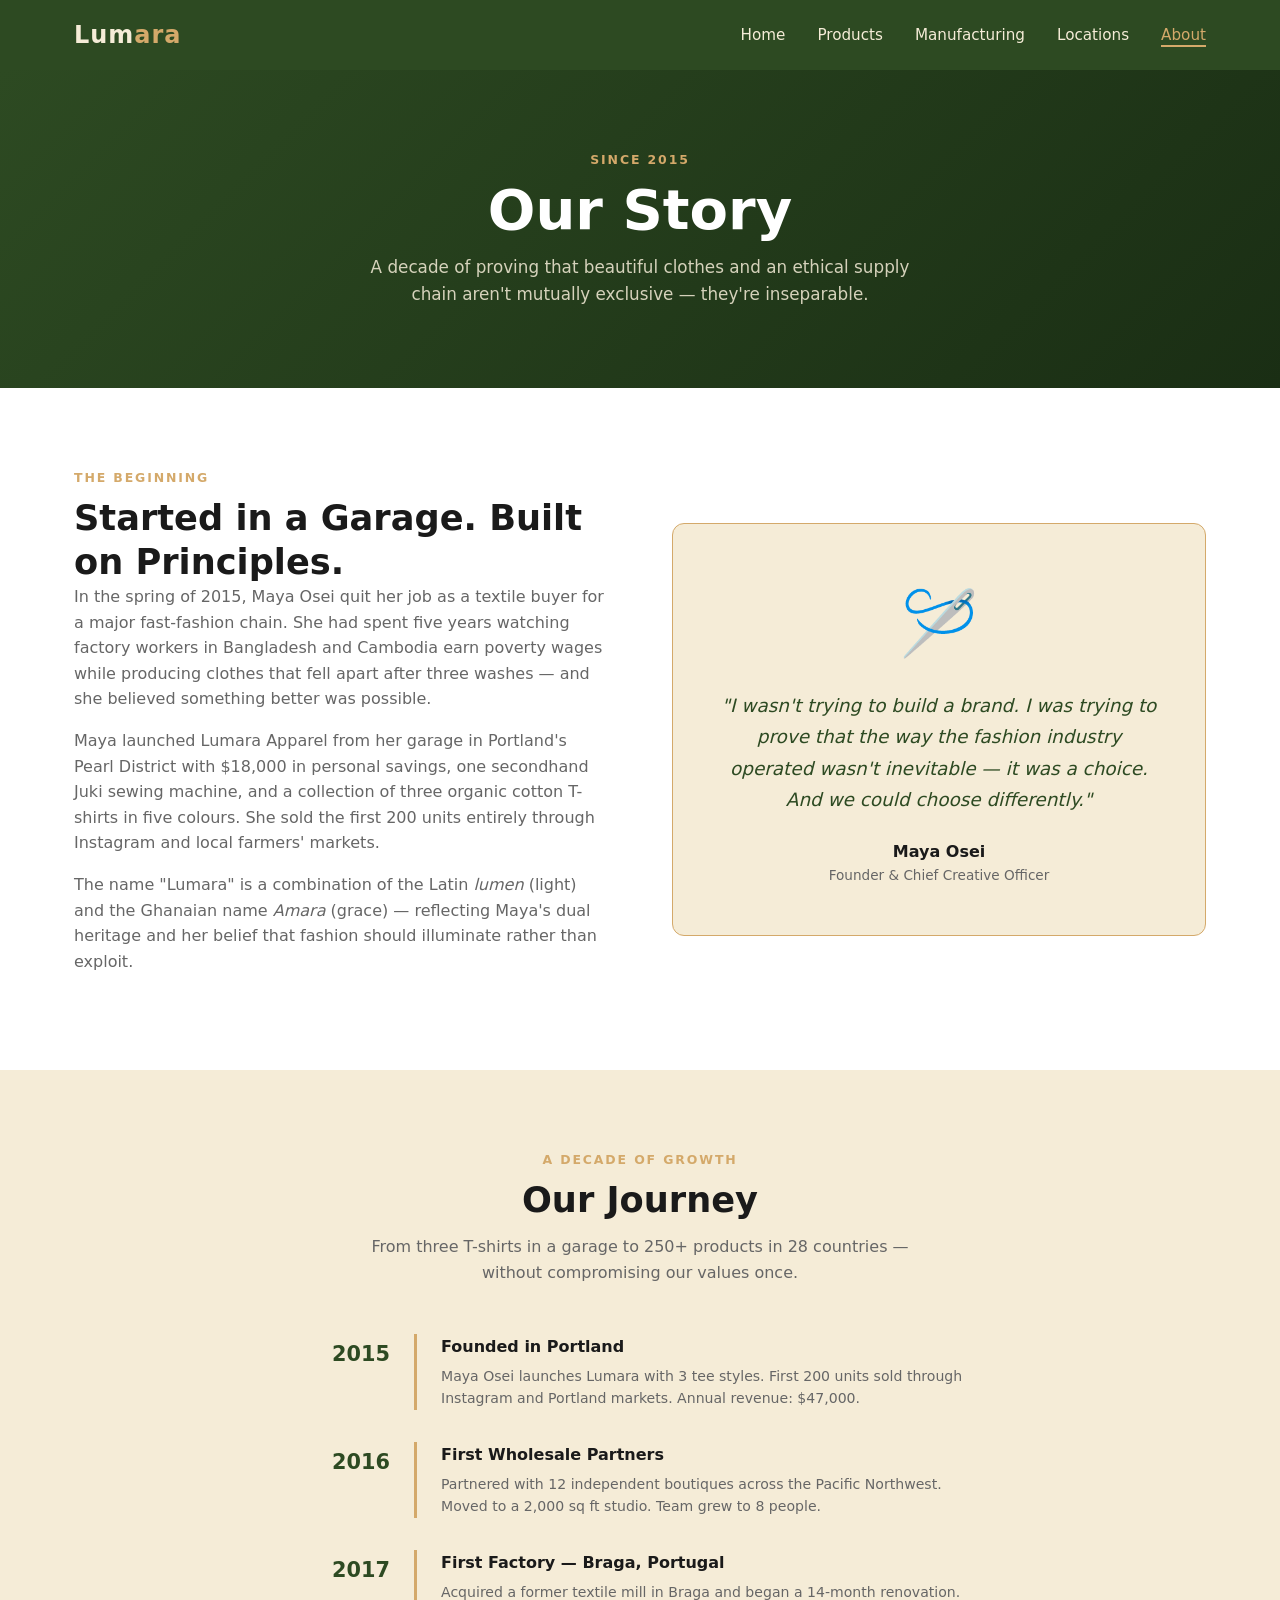
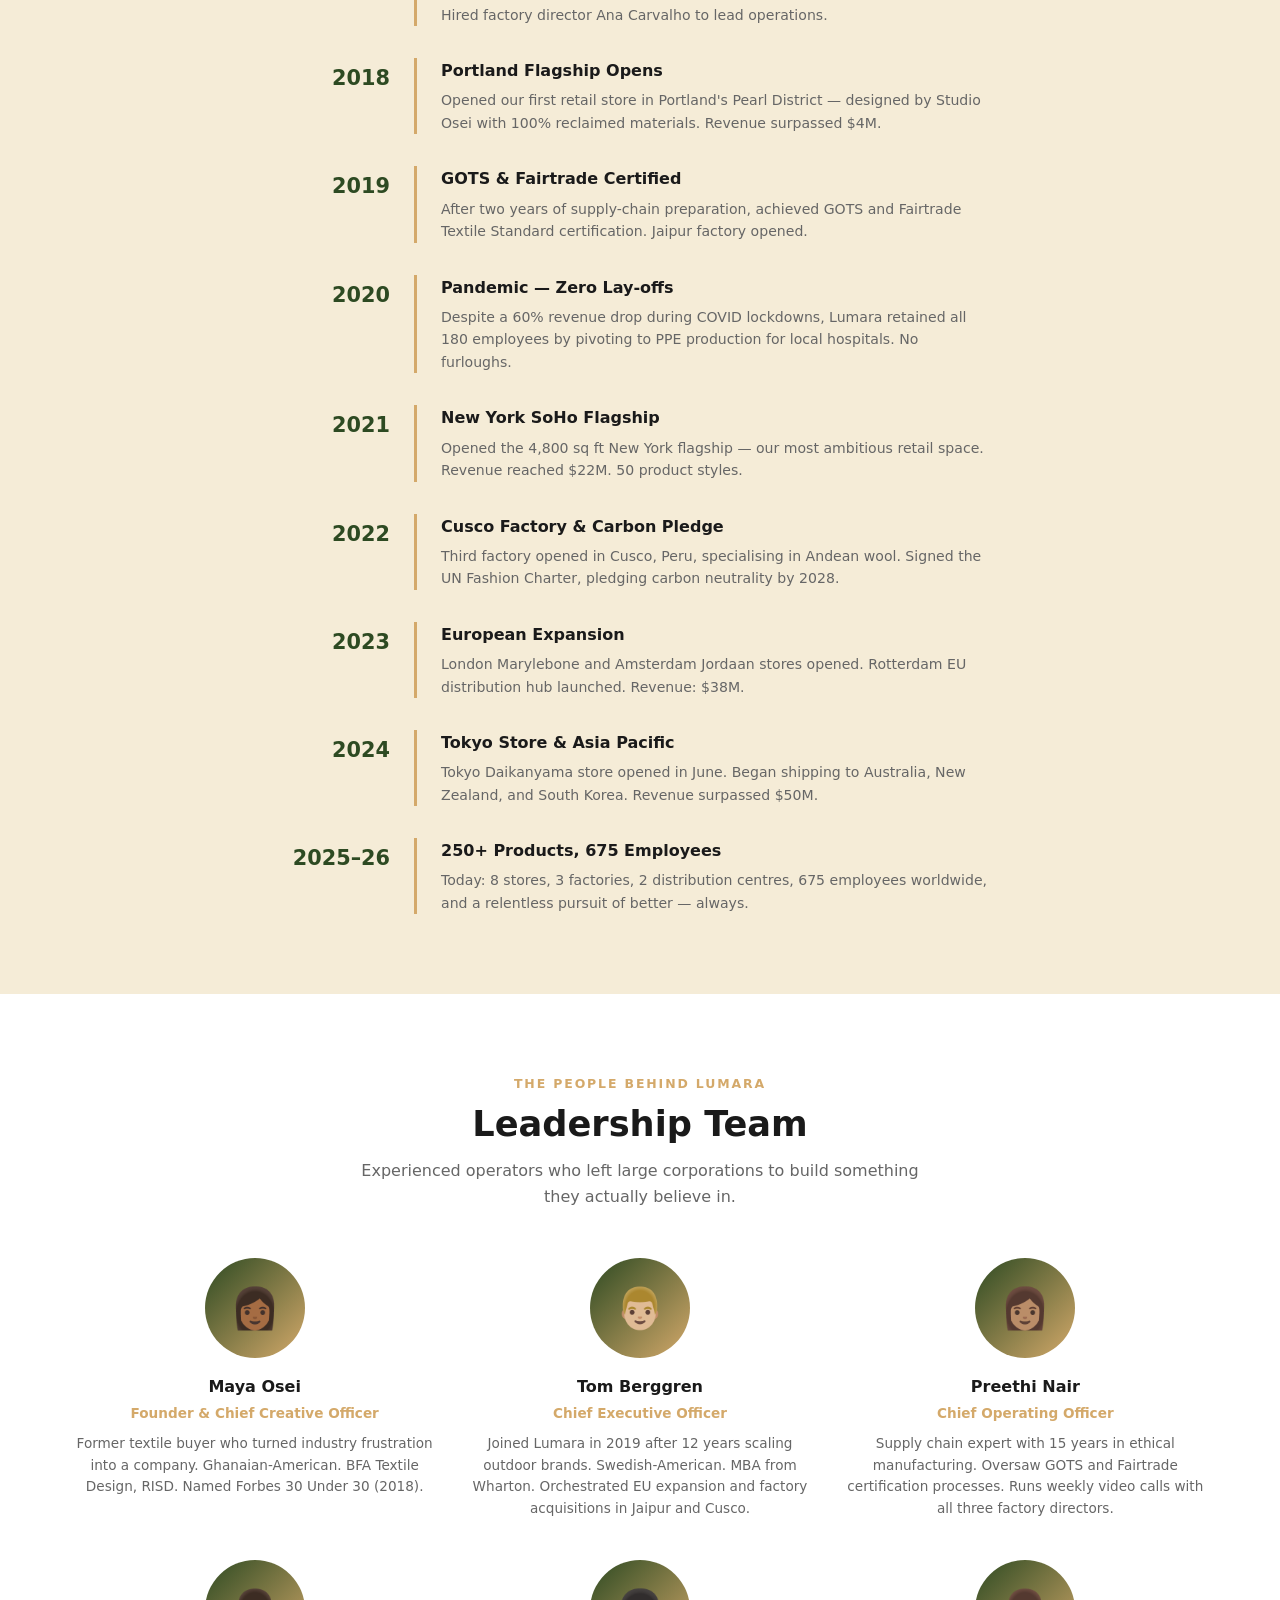
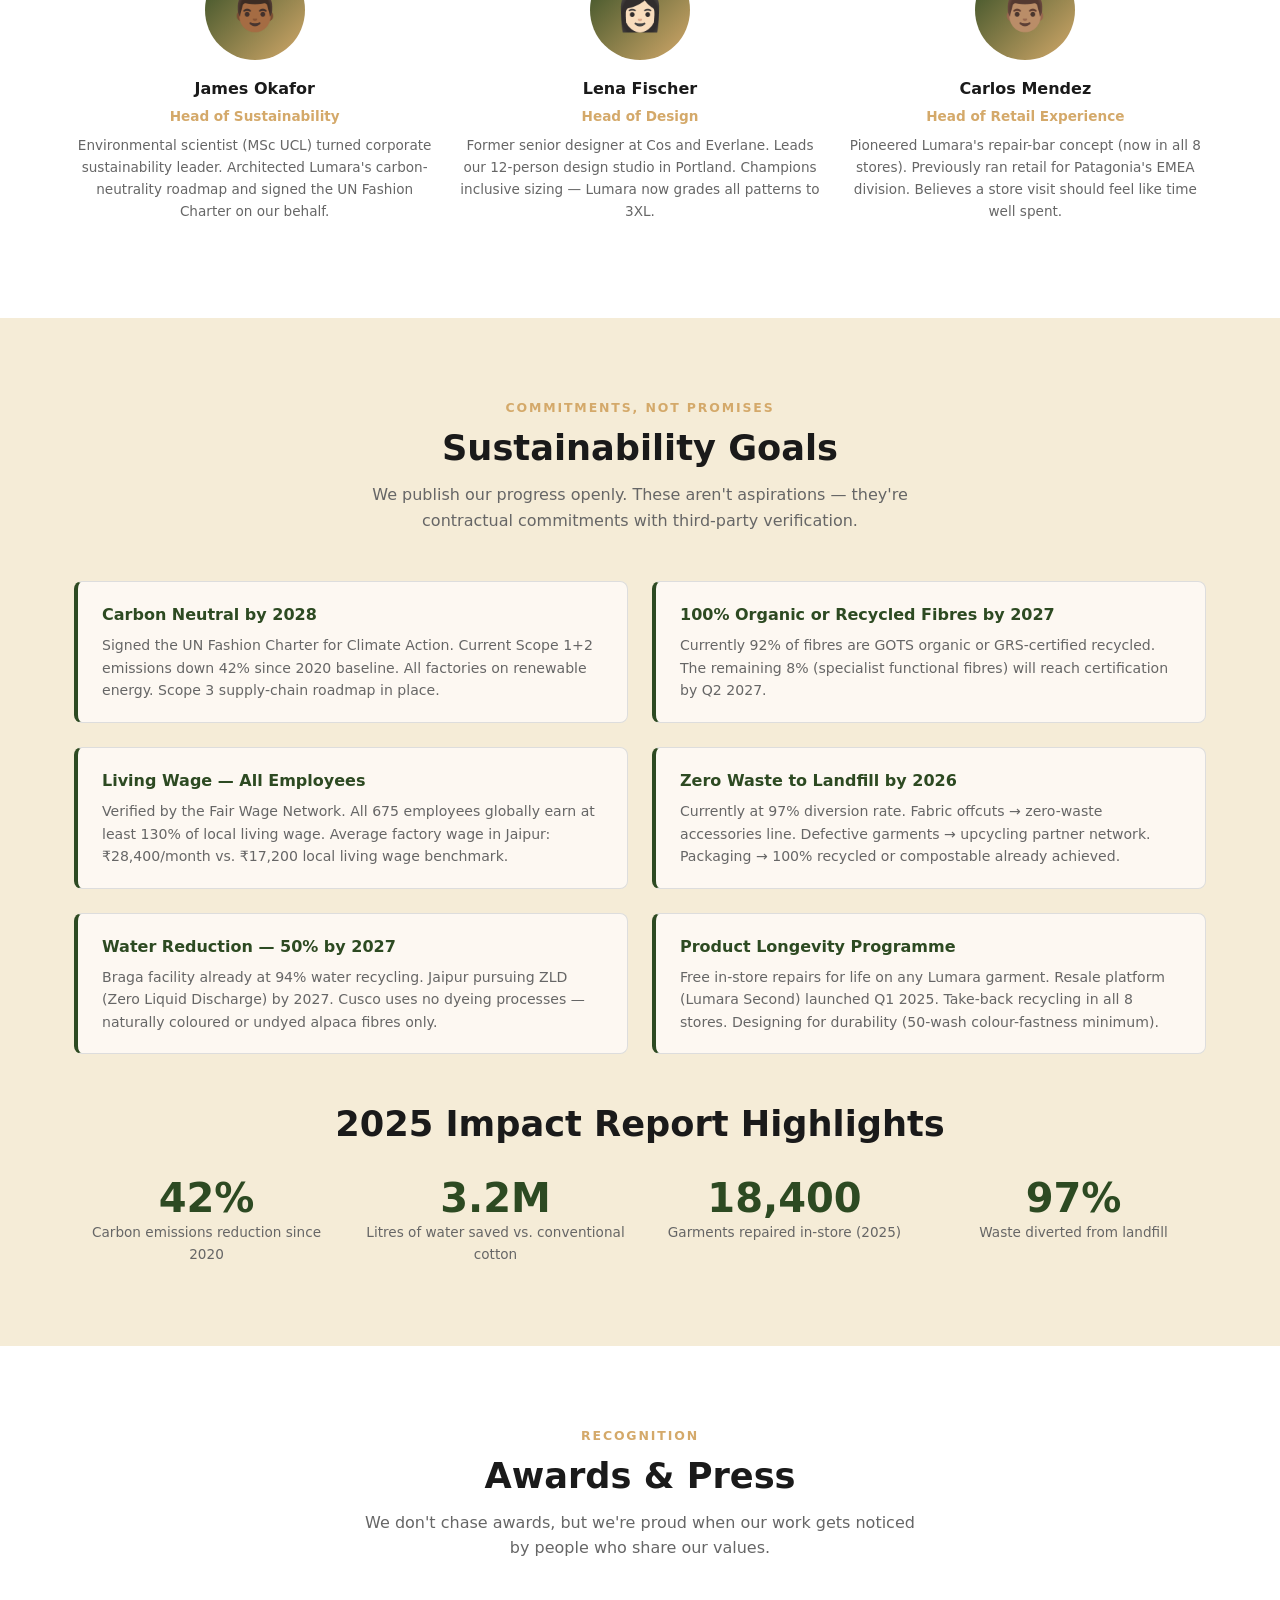
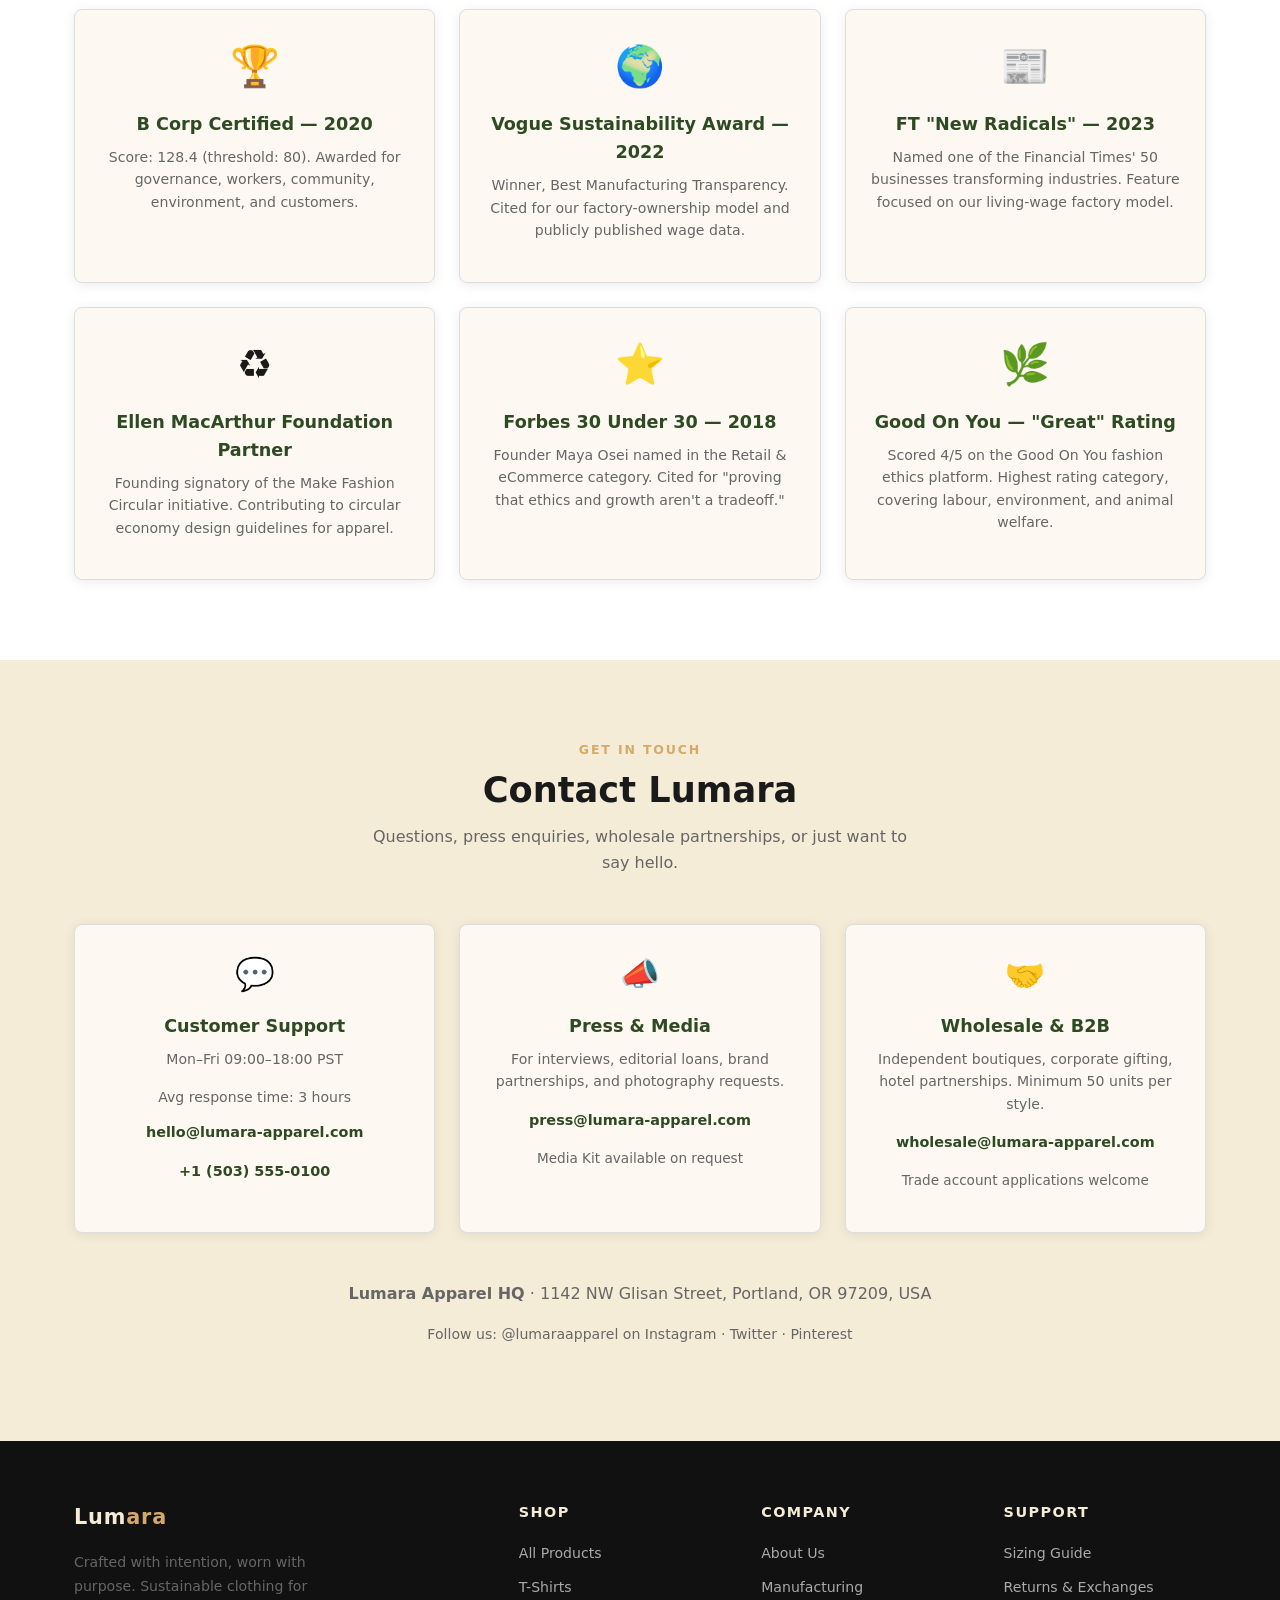
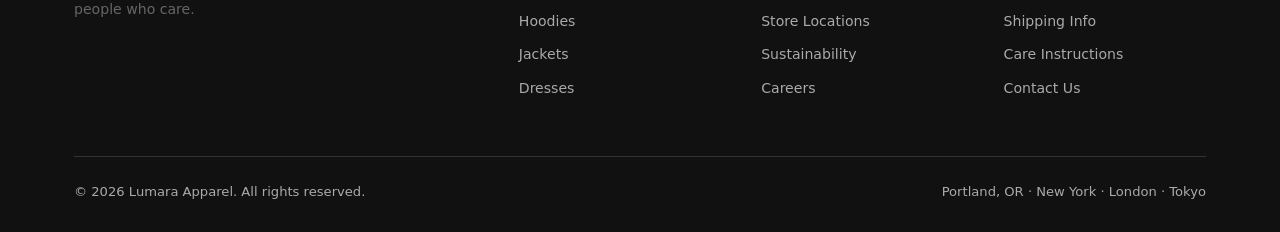
==== about.html @ de0f705f "Add Lumara Apparel 5-page clothing brand website and RAG product data - index.html: home page with h" ====
<!DOCTYPE html>
<html lang="en">
<head>
  <meta charset="UTF-8" />
  <meta name="viewport" content="width=device-width, initial-scale=1.0" />
  <title>About Us — Lumara Apparel</title>
  <meta name="description" content="The story of Lumara Apparel — founded in 2015 by Maya Osei with a mission to make sustainable fashion accessible and beautiful." />
  <link rel="stylesheet" href="css/styles.css" />
</head>
<body>

<!-- NAV -->
<nav>
  <div class="nav-inner">
    <a class="nav-logo" href="index.html">Lum<span>ara</span></a>
    <ul class="nav-links" id="nav-links">
      <li><a href="index.html">Home</a></li>
      <li><a href="products.html">Products</a></li>
      <li><a href="manufacturing.html">Manufacturing</a></li>
      <li><a href="locations.html">Locations</a></li>
      <li><a href="about.html">About</a></li>
    </ul>
    <button class="nav-hamburger" id="hamburger" aria-label="Toggle menu">
      <span></span><span></span><span></span>
    </button>
  </div>
</nav>

<!-- PAGE HERO -->
<div class="page-hero">
  <div class="container">
    <span class="section-label">Since 2015</span>
    <h1>Our Story</h1>
    <p>A decade of proving that beautiful clothes and an ethical supply chain aren't mutually exclusive — they're inseparable.</p>
  </div>
</div>

<!-- FOUNDING STORY -->
<section class="section">
  <div class="container">
    <div class="grid-2" style="align-items:center;gap:4rem;">
      <div>
        <span class="section-label">The Beginning</span>
        <h2>Started in a Garage. Built on Principles.</h2>
        <p>In the spring of 2015, Maya Osei quit her job as a textile buyer for a major fast-fashion chain. She had spent five years watching factory workers in Bangladesh and Cambodia earn poverty wages while producing clothes that fell apart after three washes — and she believed something better was possible.</p>
        <p>Maya launched Lumara Apparel from her garage in Portland's Pearl District with $18,000 in personal savings, one secondhand Juki sewing machine, and a collection of three organic cotton T-shirts in five colours. She sold the first 200 units entirely through Instagram and local farmers' markets.</p>
        <p>The name "Lumara" is a combination of the Latin <em>lumen</em> (light) and the Ghanaian name <em>Amara</em> (grace) — reflecting Maya's dual heritage and her belief that fashion should illuminate rather than exploit.</p>
      </div>
      <div style="background:var(--cream);border-radius:12px;padding:3rem;border:1px solid var(--tan);text-align:center;">
        <div style="font-size:4rem;margin-bottom:1rem;">🪡</div>
        <blockquote style="font-size:1.15rem;line-height:1.7;color:var(--green);font-style:italic;margin-bottom:1.5rem;">"I wasn't trying to build a brand. I was trying to prove that the way the fashion industry operated wasn't inevitable — it was a choice. And we could choose differently."</blockquote>
        <div style="font-weight:700;color:var(--text);">Maya Osei</div>
        <div style="font-size:0.85rem;color:var(--muted);">Founder & Chief Creative Officer</div>
      </div>
    </div>
  </div>
</section>

<!-- TIMELINE -->
<section class="section" style="background:var(--cream);">
  <div class="container">
    <div class="section-header">
      <span class="section-label">A Decade of Growth</span>
      <h2>Our Journey</h2>
      <p>From three T-shirts in a garage to 250+ products in 28 countries — without compromising our values once.</p>
    </div>

    <div style="max-width:700px;margin:0 auto;">
      <div style="display:flex;flex-direction:column;gap:2rem;">
        <div style="display:grid;grid-template-columns:100px 1fr;gap:1.5rem;align-items:start;">
          <div style="text-align:right;padding-top:0.25rem;"><span style="font-size:1.3rem;font-weight:800;color:var(--green);">2015</span></div>
          <div style="border-left:3px solid var(--tan);padding-left:1.5rem;">
            <h4 style="color:var(--text);margin-bottom:0.35rem;">Founded in Portland</h4>
            <p style="font-size:0.88rem;margin:0;">Maya Osei launches Lumara with 3 tee styles. First 200 units sold through Instagram and Portland markets. Annual revenue: $47,000.</p>
          </div>
        </div>
        <div style="display:grid;grid-template-columns:100px 1fr;gap:1.5rem;align-items:start;">
          <div style="text-align:right;padding-top:0.25rem;"><span style="font-size:1.3rem;font-weight:800;color:var(--green);">2016</span></div>
          <div style="border-left:3px solid var(--tan);padding-left:1.5rem;">
            <h4 style="color:var(--text);margin-bottom:0.35rem;">First Wholesale Partners</h4>
            <p style="font-size:0.88rem;margin:0;">Partnered with 12 independent boutiques across the Pacific Northwest. Moved to a 2,000 sq ft studio. Team grew to 8 people.</p>
          </div>
        </div>
        <div style="display:grid;grid-template-columns:100px 1fr;gap:1.5rem;align-items:start;">
          <div style="text-align:right;padding-top:0.25rem;"><span style="font-size:1.3rem;font-weight:800;color:var(--green);">2017</span></div>
          <div style="border-left:3px solid var(--tan);padding-left:1.5rem;">
            <h4 style="color:var(--text);margin-bottom:0.35rem;">First Factory — Braga, Portugal</h4>
            <p style="font-size:0.88rem;margin:0;">Acquired a former textile mill in Braga and began a 14-month renovation. Hired factory director Ana Carvalho to lead operations.</p>
          </div>
        </div>
        <div style="display:grid;grid-template-columns:100px 1fr;gap:1.5rem;align-items:start;">
          <div style="text-align:right;padding-top:0.25rem;"><span style="font-size:1.3rem;font-weight:800;color:var(--green);">2018</span></div>
          <div style="border-left:3px solid var(--tan);padding-left:1.5rem;">
            <h4 style="color:var(--text);margin-bottom:0.35rem;">Portland Flagship Opens</h4>
            <p style="font-size:0.88rem;margin:0;">Opened our first retail store in Portland's Pearl District — designed by Studio Osei with 100% reclaimed materials. Revenue surpassed $4M.</p>
          </div>
        </div>
        <div style="display:grid;grid-template-columns:100px 1fr;gap:1.5rem;align-items:start;">
          <div style="text-align:right;padding-top:0.25rem;"><span style="font-size:1.3rem;font-weight:800;color:var(--green);">2019</span></div>
          <div style="border-left:3px solid var(--tan);padding-left:1.5rem;">
            <h4 style="color:var(--text);margin-bottom:0.35rem;">GOTS & Fairtrade Certified</h4>
            <p style="font-size:0.88rem;margin:0;">After two years of supply-chain preparation, achieved GOTS and Fairtrade Textile Standard certification. Jaipur factory opened.</p>
          </div>
        </div>
        <div style="display:grid;grid-template-columns:100px 1fr;gap:1.5rem;align-items:start;">
          <div style="text-align:right;padding-top:0.25rem;"><span style="font-size:1.3rem;font-weight:800;color:var(--green);">2020</span></div>
          <div style="border-left:3px solid var(--tan);padding-left:1.5rem;">
            <h4 style="color:var(--text);margin-bottom:0.35rem;">Pandemic — Zero Lay-offs</h4>
            <p style="font-size:0.88rem;margin:0;">Despite a 60% revenue drop during COVID lockdowns, Lumara retained all 180 employees by pivoting to PPE production for local hospitals. No furloughs.</p>
          </div>
        </div>
        <div style="display:grid;grid-template-columns:100px 1fr;gap:1.5rem;align-items:start;">
          <div style="text-align:right;padding-top:0.25rem;"><span style="font-size:1.3rem;font-weight:800;color:var(--green);">2021</span></div>
          <div style="border-left:3px solid var(--tan);padding-left:1.5rem;">
            <h4 style="color:var(--text);margin-bottom:0.35rem;">New York SoHo Flagship</h4>
            <p style="font-size:0.88rem;margin:0;">Opened the 4,800 sq ft New York flagship — our most ambitious retail space. Revenue reached $22M. 50 product styles.</p>
          </div>
        </div>
        <div style="display:grid;grid-template-columns:100px 1fr;gap:1.5rem;align-items:start;">
          <div style="text-align:right;padding-top:0.25rem;"><span style="font-size:1.3rem;font-weight:800;color:var(--green);">2022</span></div>
          <div style="border-left:3px solid var(--tan);padding-left:1.5rem;">
            <h4 style="color:var(--text);margin-bottom:0.35rem;">Cusco Factory & Carbon Pledge</h4>
            <p style="font-size:0.88rem;margin:0;">Third factory opened in Cusco, Peru, specialising in Andean wool. Signed the UN Fashion Charter, pledging carbon neutrality by 2028.</p>
          </div>
        </div>
        <div style="display:grid;grid-template-columns:100px 1fr;gap:1.5rem;align-items:start;">
          <div style="text-align:right;padding-top:0.25rem;"><span style="font-size:1.3rem;font-weight:800;color:var(--green);">2023</span></div>
          <div style="border-left:3px solid var(--tan);padding-left:1.5rem;">
            <h4 style="color:var(--text);margin-bottom:0.35rem;">European Expansion</h4>
            <p style="font-size:0.88rem;margin:0;">London Marylebone and Amsterdam Jordaan stores opened. Rotterdam EU distribution hub launched. Revenue: $38M.</p>
          </div>
        </div>
        <div style="display:grid;grid-template-columns:100px 1fr;gap:1.5rem;align-items:start;">
          <div style="text-align:right;padding-top:0.25rem;"><span style="font-size:1.3rem;font-weight:800;color:var(--green);">2024</span></div>
          <div style="border-left:3px solid var(--tan);padding-left:1.5rem;">
            <h4 style="color:var(--text);margin-bottom:0.35rem;">Tokyo Store & Asia Pacific</h4>
            <p style="font-size:0.88rem;margin:0;">Tokyo Daikanyama store opened in June. Began shipping to Australia, New Zealand, and South Korea. Revenue surpassed $50M.</p>
          </div>
        </div>
        <div style="display:grid;grid-template-columns:100px 1fr;gap:1.5rem;align-items:start;">
          <div style="text-align:right;padding-top:0.25rem;"><span style="font-size:1.3rem;font-weight:800;color:var(--green);">2025–26</span></div>
          <div style="border-left:3px solid var(--tan);padding-left:1.5rem;">
            <h4 style="color:var(--text);margin-bottom:0.35rem;">250+ Products, 675 Employees</h4>
            <p style="font-size:0.88rem;margin:0;">Today: 8 stores, 3 factories, 2 distribution centres, 675 employees worldwide, and a relentless pursuit of better — always.</p>
          </div>
        </div>
      </div>
    </div>
  </div>
</section>

<!-- TEAM -->
<section class="section">
  <div class="container">
    <div class="section-header">
      <span class="section-label">The People Behind Lumara</span>
      <h2>Leadership Team</h2>
      <p>Experienced operators who left large corporations to build something they actually believe in.</p>
    </div>

    <div class="grid-3">

      <div class="team-card">
        <div class="team-avatar">👩🏾</div>
        <h3>Maya Osei</h3>
        <div class="team-role">Founder & Chief Creative Officer</div>
        <p>Former textile buyer who turned industry frustration into a company. Ghanaian-American. BFA Textile Design, RISD. Named Forbes 30 Under 30 (2018).</p>
      </div>

      <div class="team-card">
        <div class="team-avatar">👨🏼</div>
        <h3>Tom Berggren</h3>
        <div class="team-role">Chief Executive Officer</div>
        <p>Joined Lumara in 2019 after 12 years scaling outdoor brands. Swedish-American. MBA from Wharton. Orchestrated EU expansion and factory acquisitions in Jaipur and Cusco.</p>
      </div>

      <div class="team-card">
        <div class="team-avatar">👩🏽</div>
        <h3>Preethi Nair</h3>
        <div class="team-role">Chief Operating Officer</div>
        <p>Supply chain expert with 15 years in ethical manufacturing. Oversaw GOTS and Fairtrade certification processes. Runs weekly video calls with all three factory directors.</p>
      </div>

      <div class="team-card">
        <div class="team-avatar">👨🏾</div>
        <h3>James Okafor</h3>
        <div class="team-role">Head of Sustainability</div>
        <p>Environmental scientist (MSc UCL) turned corporate sustainability leader. Architected Lumara's carbon-neutrality roadmap and signed the UN Fashion Charter on our behalf.</p>
      </div>

      <div class="team-card">
        <div class="team-avatar">👩🏻</div>
        <h3>Lena Fischer</h3>
        <div class="team-role">Head of Design</div>
        <p>Former senior designer at Cos and Everlane. Leads our 12-person design studio in Portland. Champions inclusive sizing — Lumara now grades all patterns to 3XL.</p>
      </div>

      <div class="team-card">
        <div class="team-avatar">👨🏽</div>
        <h3>Carlos Mendez</h3>
        <div class="team-role">Head of Retail Experience</div>
        <p>Pioneered Lumara's repair-bar concept (now in all 8 stores). Previously ran retail for Patagonia's EMEA division. Believes a store visit should feel like time well spent.</p>
      </div>

    </div>
  </div>
</section>

<!-- SUSTAINABILITY -->
<section class="section" style="background:var(--cream);">
  <div class="container">
    <div class="section-header">
      <span class="section-label">Commitments, Not Promises</span>
      <h2>Sustainability Goals</h2>
      <p>We publish our progress openly. These aren't aspirations — they're contractual commitments with third-party verification.</p>
    </div>

    <div class="sus-grid">
      <div class="sus-item">
        <h4>Carbon Neutral by 2028</h4>
        <p>Signed the UN Fashion Charter for Climate Action. Current Scope 1+2 emissions down 42% since 2020 baseline. All factories on renewable energy. Scope 3 supply-chain roadmap in place.</p>
      </div>
      <div class="sus-item">
        <h4>100% Organic or Recycled Fibres by 2027</h4>
        <p>Currently 92% of fibres are GOTS organic or GRS-certified recycled. The remaining 8% (specialist functional fibres) will reach certification by Q2 2027.</p>
      </div>
      <div class="sus-item">
        <h4>Living Wage — All Employees</h4>
        <p>Verified by the Fair Wage Network. All 675 employees globally earn at least 130% of local living wage. Average factory wage in Jaipur: ₹28,400/month vs. ₹17,200 local living wage benchmark.</p>
      </div>
      <div class="sus-item">
        <h4>Zero Waste to Landfill by 2026</h4>
        <p>Currently at 97% diversion rate. Fabric offcuts → zero-waste accessories line. Defective garments → upcycling partner network. Packaging → 100% recycled or compostable already achieved.</p>
      </div>
      <div class="sus-item">
        <h4>Water Reduction — 50% by 2027</h4>
        <p>Braga facility already at 94% water recycling. Jaipur pursuing ZLD (Zero Liquid Discharge) by 2027. Cusco uses no dyeing processes — naturally coloured or undyed alpaca fibres only.</p>
      </div>
      <div class="sus-item">
        <h4>Product Longevity Programme</h4>
        <p>Free in-store repairs for life on any Lumara garment. Resale platform (Lumara Second) launched Q1 2025. Take-back recycling in all 8 stores. Designing for durability (50-wash colour-fastness minimum).</p>
      </div>
    </div>

    <div class="section-header" style="margin-top:3rem;margin-bottom:2rem;">
      <h2>2025 Impact Report Highlights</h2>
    </div>
    <div class="stats-grid">
      <div>
        <div class="stat-num">42%</div>
        <div class="stat-label">Carbon emissions reduction since 2020</div>
      </div>
      <div>
        <div class="stat-num">3.2M</div>
        <div class="stat-label">Litres of water saved vs. conventional cotton</div>
      </div>
      <div>
        <div class="stat-num">18,400</div>
        <div class="stat-label">Garments repaired in-store (2025)</div>
      </div>
      <div>
        <div class="stat-num">97%</div>
        <div class="stat-label">Waste diverted from landfill</div>
      </div>
    </div>
  </div>
</section>

<!-- AWARDS -->
<section class="section">
  <div class="container">
    <div class="section-header">
      <span class="section-label">Recognition</span>
      <h2>Awards & Press</h2>
      <p>We don't chase awards, but we're proud when our work gets noticed by people who share our values.</p>
    </div>

    <div class="grid-3">
      <div class="location-card" style="text-align:center;">
        <div style="font-size:2.5rem;margin-bottom:0.75rem;">🏆</div>
        <h3>B Corp Certified — 2020</h3>
        <p style="font-size:0.88rem;">Score: 128.4 (threshold: 80). Awarded for governance, workers, community, environment, and customers.</p>
      </div>
      <div class="location-card" style="text-align:center;">
        <div style="font-size:2.5rem;margin-bottom:0.75rem;">🌍</div>
        <h3>Vogue Sustainability Award — 2022</h3>
        <p style="font-size:0.88rem;">Winner, Best Manufacturing Transparency. Cited for our factory-ownership model and publicly published wage data.</p>
      </div>
      <div class="location-card" style="text-align:center;">
        <div style="font-size:2.5rem;margin-bottom:0.75rem;">📰</div>
        <h3>FT "New Radicals" — 2023</h3>
        <p style="font-size:0.88rem;">Named one of the Financial Times' 50 businesses transforming industries. Feature focused on our living-wage factory model.</p>
      </div>
      <div class="location-card" style="text-align:center;">
        <div style="font-size:2.5rem;margin-bottom:0.75rem;">♻️</div>
        <h3>Ellen MacArthur Foundation Partner</h3>
        <p style="font-size:0.88rem;">Founding signatory of the Make Fashion Circular initiative. Contributing to circular economy design guidelines for apparel.</p>
      </div>
      <div class="location-card" style="text-align:center;">
        <div style="font-size:2.5rem;margin-bottom:0.75rem;">⭐</div>
        <h3>Forbes 30 Under 30 — 2018</h3>
        <p style="font-size:0.88rem;">Founder Maya Osei named in the Retail & eCommerce category. Cited for "proving that ethics and growth aren't a tradeoff."</p>
      </div>
      <div class="location-card" style="text-align:center;">
        <div style="font-size:2.5rem;margin-bottom:0.75rem;">🌿</div>
        <h3>Good On You — "Great" Rating</h3>
        <p style="font-size:0.88rem;">Scored 4/5 on the Good On You fashion ethics platform. Highest rating category, covering labour, environment, and animal welfare.</p>
      </div>
    </div>
  </div>
</section>

<!-- CONTACT -->
<section class="section" style="background:var(--cream);">
  <div class="container">
    <div class="section-header">
      <span class="section-label">Get in Touch</span>
      <h2>Contact Lumara</h2>
      <p>Questions, press enquiries, wholesale partnerships, or just want to say hello.</p>
    </div>

    <div class="grid-3">
      <div class="location-card" style="text-align:center;">
        <div style="font-size:2rem;margin-bottom:0.75rem;">💬</div>
        <h3>Customer Support</h3>
        <p style="font-size:0.88rem;">Mon–Fri 09:00–18:00 PST</p>
        <p style="font-size:0.88rem;margin-bottom:0.75rem;">Avg response time: 3 hours</p>
        <p style="font-weight:600;color:var(--green);font-size:0.9rem;">hello@lumara-apparel.com</p>
        <p style="font-weight:600;color:var(--green);font-size:0.9rem;">+1 (503) 555-0100</p>
      </div>
      <div class="location-card" style="text-align:center;">
        <div style="font-size:2rem;margin-bottom:0.75rem;">📣</div>
        <h3>Press & Media</h3>
        <p style="font-size:0.88rem;">For interviews, editorial loans, brand partnerships, and photography requests.</p>
        <p style="font-weight:600;color:var(--green);font-size:0.9rem;margin-top:0.75rem;">press@lumara-apparel.com</p>
        <p style="font-size:0.85rem;margin-top:0.5rem;">Media Kit available on request</p>
      </div>
      <div class="location-card" style="text-align:center;">
        <div style="font-size:2rem;margin-bottom:0.75rem;">🤝</div>
        <h3>Wholesale & B2B</h3>
        <p style="font-size:0.88rem;">Independent boutiques, corporate gifting, hotel partnerships. Minimum 50 units per style.</p>
        <p style="font-weight:600;color:var(--green);font-size:0.9rem;margin-top:0.75rem;">wholesale@lumara-apparel.com</p>
        <p style="font-size:0.85rem;margin-top:0.5rem;">Trade account applications welcome</p>
      </div>
    </div>

    <div style="text-align:center;margin-top:3rem;">
      <p><strong>Lumara Apparel HQ</strong> · 1142 NW Glisan Street, Portland, OR 97209, USA</p>
      <p style="margin-top:0.5rem;font-size:0.88rem;">Follow us: @lumaraapparel on Instagram · Twitter · Pinterest</p>
    </div>
  </div>
</section>

<!-- FOOTER -->
<footer>
  <div class="container">
    <div class="footer-grid">
      <div class="footer-brand">
        <span class="nav-logo">Lum<span style="color:var(--tan)">ara</span></span>
        <p>Crafted with intention, worn with purpose. Sustainable clothing for people who care.</p>
      </div>
      <div>
        <h4>Shop</h4>
        <ul>
          <li><a href="products.html">All Products</a></li>
          <li><a href="products.html">T-Shirts</a></li>
          <li><a href="products.html">Hoodies</a></li>
          <li><a href="products.html">Jackets</a></li>
          <li><a href="products.html">Dresses</a></li>
        </ul>
      </div>
      <div>
        <h4>Company</h4>
        <ul>
          <li><a href="about.html">About Us</a></li>
          <li><a href="manufacturing.html">Manufacturing</a></li>
          <li><a href="locations.html">Store Locations</a></li>
          <li><a href="about.html">Sustainability</a></li>
          <li><a href="about.html">Careers</a></li>
        </ul>
      </div>
      <div>
        <h4>Support</h4>
        <ul>
          <li><a href="#">Sizing Guide</a></li>
          <li><a href="#">Returns & Exchanges</a></li>
          <li><a href="#">Shipping Info</a></li>
          <li><a href="#">Care Instructions</a></li>
          <li><a href="#">Contact Us</a></li>
        </ul>
      </div>
    </div>
    <div class="footer-bottom">
      <span>© 2026 Lumara Apparel. All rights reserved.</span>
      <span>Portland, OR · New York · London · Tokyo</span>
    </div>
  </div>
</footer>

<script src="js/main.js"></script>
</body>
</html>
---- css/styles.css ----
/* ===== RESET & BASE ===== */
*, *::before, *::after { box-sizing: border-box; margin: 0; padding: 0; }

:root {
  --green:  #2D4A22;
  --green-light: #3d6030;
  --cream:  #F5ECD7;
  --brown:  #8B4513;
  --brown-light: #a0522d;
  --tan:    #D4A96A;
  --text:   #1a1a1a;
  --muted:  #666;
  --border: #ddd;
  --white:  #fff;
  --card-bg:#fdf8f2;
  --radius: 8px;
  --shadow: 0 2px 12px rgba(0,0,0,0.08);
  --shadow-hover: 0 6px 24px rgba(0,0,0,0.14);
  --nav-h:  70px;
  --font:   'Segoe UI', system-ui, sans-serif;
}

html { scroll-behavior: smooth; }

body {
  font-family: var(--font);
  color: var(--text);
  background: var(--white);
  line-height: 1.6;
}

a { color: inherit; text-decoration: none; }
img { max-width: 100%; display: block; }
ul { list-style: none; }

/* ===== TYPOGRAPHY ===== */
h1 { font-size: clamp(2rem, 5vw, 3.5rem); line-height: 1.15; }
h2 { font-size: clamp(1.5rem, 3vw, 2.2rem); line-height: 1.25; }
h3 { font-size: 1.25rem; }
h4 { font-size: 1rem; }
p  { margin-bottom: 1rem; color: var(--muted); }

.section-label {
  text-transform: uppercase;
  letter-spacing: 0.15em;
  font-size: 0.78rem;
  font-weight: 600;
  color: var(--tan);
  margin-bottom: 0.5rem;
  display: block;
}

/* ===== LAYOUT ===== */
.container { max-width: 1180px; margin: 0 auto; padding: 0 1.5rem; }
.section    { padding: 80px 0; }
.section-sm { padding: 50px 0; }
.grid-2  { display: grid; grid-template-columns: repeat(2, 1fr); gap: 2rem; }
.grid-3  { display: grid; grid-template-columns: repeat(3, 1fr); gap: 1.5rem; }
.grid-4  { display: grid; grid-template-columns: repeat(4, 1fr); gap: 1.25rem; }

/* ===== NAVIGATION ===== */
nav {
  position: sticky;
  top: 0;
  z-index: 1000;
  background: var(--green);
  height: var(--nav-h);
  display: flex;
  align-items: center;
}

.nav-inner {
  display: flex;
  align-items: center;
  justify-content: space-between;
  width: 100%;
  max-width: 1180px;
  margin: 0 auto;
  padding: 0 1.5rem;
}

.nav-logo {
  font-size: 1.5rem;
  font-weight: 700;
  color: var(--cream);
  letter-spacing: 0.04em;
}
.nav-logo span { color: var(--tan); }

.nav-links {
  display: flex;
  gap: 2rem;
}

.nav-links a {
  color: var(--cream);
  font-size: 0.95rem;
  font-weight: 500;
  position: relative;
  padding-bottom: 3px;
  transition: color 0.2s;
}

.nav-links a::after {
  content: '';
  position: absolute;
  bottom: 0; left: 0;
  width: 0; height: 2px;
  background: var(--tan);
  transition: width 0.25s;
}

.nav-links a:hover,
.nav-links a.active { color: var(--tan); }
.nav-links a:hover::after,
.nav-links a.active::after { width: 100%; }

.nav-hamburger {
  display: none;
  flex-direction: column;
  gap: 5px;
  cursor: pointer;
  background: none;
  border: none;
  padding: 4px;
}
.nav-hamburger span {
  display: block;
  width: 26px; height: 2px;
  background: var(--cream);
  border-radius: 2px;
  transition: transform 0.3s, opacity 0.3s;
}

/* ===== BUTTONS ===== */
.btn {
  display: inline-block;
  padding: 0.75rem 1.75rem;
  border-radius: var(--radius);
  font-weight: 600;
  font-size: 0.95rem;
  cursor: pointer;
  transition: background 0.2s, transform 0.15s;
  border: none;
}
.btn:active { transform: scale(0.97); }

.btn-primary {
  background: var(--green);
  color: var(--cream);
}
.btn-primary:hover { background: var(--green-light); }

.btn-outline {
  background: transparent;
  border: 2px solid var(--cream);
  color: var(--cream);
}
.btn-outline:hover { background: rgba(255,255,255,0.12); }

.btn-brown {
  background: var(--brown);
  color: var(--white);
}
.btn-brown:hover { background: var(--brown-light); }

.btn-sm { padding: 0.5rem 1.1rem; font-size: 0.85rem; }

/* ===== HERO ===== */
.hero {
  background: linear-gradient(135deg, var(--green) 0%, #1a2e14 100%);
  color: var(--cream);
  min-height: calc(100vh - var(--nav-h));
  display: flex;
  align-items: center;
  position: relative;
  overflow: hidden;
}

.hero::before {
  content: '';
  position: absolute;
  inset: 0;
  background: url("data:image/svg+xml,%3Csvg width='60' height='60' viewBox='0 0 60 60' xmlns='http://www.w3.org/2000/svg'%3E%3Cg fill='none' fill-rule='evenodd'%3E%3Cg fill='%23ffffff' fill-opacity='0.03'%3E%3Cpath d='M36 34v-4h-2v4h-4v2h4v4h2v-4h4v-2h-4zm0-30V0h-2v4h-4v2h4v4h2V6h4V4h-4zM6 34v-4H4v4H0v2h4v4h2v-4h4v-2H6zM6 4V0H4v4H0v2h4v4h2V6h4V4H6z'/%3E%3C/g%3E%3C/g%3E%3C/svg%3E");
}

.hero-content { position: relative; max-width: 680px; }
.hero-content h1 { color: var(--white); margin-bottom: 1.25rem; }
.hero-content p  { color: rgba(245,236,215,0.85); font-size: 1.15rem; margin-bottom: 2rem; }
.hero-badges { display: flex; gap: 1rem; flex-wrap: wrap; margin-top: 2.5rem; }
.hero-badge {
  background: rgba(255,255,255,0.1);
  border: 1px solid rgba(255,255,255,0.2);
  color: var(--cream);
  padding: 0.4rem 1rem;
  border-radius: 50px;
  font-size: 0.82rem;
  font-weight: 500;
}

/* ===== SECTION HEADER ===== */
.section-header { text-align: center; margin-bottom: 3rem; }
.section-header h2 { margin-bottom: 0.75rem; color: var(--text); }
.section-header p  { max-width: 560px; margin: 0 auto; }

/* ===== PRODUCT CARDS ===== */
.product-card {
  background: var(--card-bg);
  border: 1px solid var(--border);
  border-radius: var(--radius);
  overflow: hidden;
  transition: box-shadow 0.25s, transform 0.25s;
}
.product-card:hover {
  box-shadow: var(--shadow-hover);
  transform: translateY(-4px);
}

.product-img {
  width: 100%;
  height: 220px;
  background: linear-gradient(135deg, #e8dcc8, #d4c4a0);
  display: flex;
  align-items: center;
  justify-content: center;
  font-size: 3rem;
  position: relative;
}

.product-badge {
  position: absolute;
  top: 10px; right: 10px;
  background: var(--green);
  color: var(--cream);
  font-size: 0.72rem;
  font-weight: 700;
  padding: 0.25rem 0.6rem;
  border-radius: 50px;
  text-transform: uppercase;
  letter-spacing: 0.05em;
}

.product-body { padding: 1.25rem; }
.product-body h3 { font-size: 1.05rem; margin-bottom: 0.35rem; color: var(--text); }
.product-body .product-desc { font-size: 0.85rem; color: var(--muted); margin-bottom: 0.75rem; line-height: 1.5; }
.product-meta { display: flex; justify-content: space-between; align-items: center; margin-top: 0.75rem; }
.product-price { font-size: 1.2rem; font-weight: 700; color: var(--green); }
.product-material-tag {
  background: var(--cream);
  border: 1px solid var(--tan);
  color: var(--brown);
  font-size: 0.73rem;
  padding: 0.2rem 0.55rem;
  border-radius: 50px;
  font-weight: 600;
}
.product-sizes { font-size: 0.78rem; color: var(--muted); margin-top: 0.5rem; }

/* ===== FILTER TABS ===== */
.filter-bar {
  display: flex;
  gap: 0.6rem;
  flex-wrap: wrap;
  margin-bottom: 2.5rem;
  justify-content: center;
}
.filter-btn {
  padding: 0.5rem 1.25rem;
  border: 2px solid var(--border);
  background: var(--white);
  border-radius: 50px;
  font-size: 0.88rem;
  font-weight: 600;
  cursor: pointer;
  transition: all 0.2s;
  color: var(--muted);
}
.filter-btn:hover { border-color: var(--green); color: var(--green); }
.filter-btn.active { background: var(--green); border-color: var(--green); color: var(--white); }

/* ===== PROCESS STEPS ===== */
.process-steps { display: flex; flex-direction: column; gap: 2rem; }

.process-step {
  display: grid;
  grid-template-columns: 80px 1fr;
  gap: 1.5rem;
  align-items: start;
}

.step-number {
  width: 70px; height: 70px;
  background: var(--green);
  color: var(--cream);
  border-radius: 50%;
  display: flex;
  align-items: center;
  justify-content: center;
  font-size: 1.5rem;
  font-weight: 700;
  flex-shrink: 0;
}

.step-content h3 { color: var(--green); margin-bottom: 0.5rem; }
.step-content p  { margin-bottom: 0.5rem; }

.step-details {
  display: flex;
  flex-wrap: wrap;
  gap: 0.5rem;
  margin-top: 0.75rem;
}
.step-tag {
  background: var(--cream);
  border: 1px solid var(--tan);
  color: var(--brown);
  font-size: 0.78rem;
  padding: 0.25rem 0.7rem;
  border-radius: 50px;
  font-weight: 500;
}

/* ===== CERT BADGES ===== */
.cert-grid { display: grid; grid-template-columns: repeat(3, 1fr); gap: 1.5rem; }
.cert-card {
  text-align: center;
  background: var(--cream);
  border-radius: var(--radius);
  padding: 2rem 1.5rem;
  border: 1px solid var(--tan);
}
.cert-icon { font-size: 2.5rem; margin-bottom: 0.75rem; }
.cert-card h4 { color: var(--green); font-weight: 700; margin-bottom: 0.4rem; }
.cert-card p  { font-size: 0.85rem; margin: 0; }

/* ===== LOCATION CARDS ===== */
.location-card {
  background: var(--card-bg);
  border: 1px solid var(--border);
  border-radius: var(--radius);
  padding: 1.5rem;
  box-shadow: var(--shadow);
}
.location-card h3 { color: var(--green); margin-bottom: 0.5rem; font-size: 1.1rem; }
.location-card .loc-type {
  display: inline-block;
  font-size: 0.72rem;
  font-weight: 700;
  text-transform: uppercase;
  letter-spacing: 0.08em;
  padding: 0.2rem 0.6rem;
  border-radius: 50px;
  margin-bottom: 0.75rem;
}
.loc-store  { background: #e8f5e9; color: #2e7d32; }
.loc-factory{ background: #fff3e0; color: #e65100; }
.loc-dist   { background: #e3f2fd; color: #1565c0; }
.location-meta { font-size: 0.85rem; color: var(--muted); line-height: 1.8; }
.location-meta strong { color: var(--text); }

/* ===== TEAM CARDS ===== */
.team-card { text-align: center; }
.team-avatar {
  width: 100px; height: 100px;
  border-radius: 50%;
  background: linear-gradient(135deg, var(--green), var(--tan));
  display: flex;
  align-items: center;
  justify-content: center;
  font-size: 2.5rem;
  margin: 0 auto 1rem;
}
.team-card h3 { margin-bottom: 0.25rem; font-size: 1rem; }
.team-role { font-size: 0.85rem; color: var(--tan); font-weight: 600; margin-bottom: 0.5rem; }
.team-card p  { font-size: 0.85rem; }

/* ===== HIGHLIGHT STRIP ===== */
.highlight-strip {
  background: var(--green);
  color: var(--cream);
  padding: 60px 0;
}
.highlight-strip h2 { color: var(--white); margin-bottom: 0.75rem; }
.highlight-strip p  { color: rgba(245,236,215,0.85); }
.highlight-grid {
  display: grid;
  grid-template-columns: repeat(3, 1fr);
  gap: 2rem;
  text-align: center;
  margin-top: 3rem;
}
.highlight-item .hl-icon { font-size: 2.5rem; margin-bottom: 0.75rem; }
.highlight-item h4 { color: var(--tan); margin-bottom: 0.5rem; }
.highlight-item p  { color: rgba(245,236,215,0.75); font-size: 0.9rem; margin: 0; }

/* ===== STATS ===== */
.stats-bar {
  background: var(--cream);
  border-top: 1px solid var(--tan);
  border-bottom: 1px solid var(--tan);
  padding: 40px 0;
}
.stats-grid {
  display: grid;
  grid-template-columns: repeat(4, 1fr);
  gap: 1.5rem;
  text-align: center;
}
.stat-num { font-size: 2.5rem; font-weight: 800; color: var(--green); line-height: 1; }
.stat-label { font-size: 0.85rem; color: var(--muted); margin-top: 0.25rem; }

/* ===== NEWSLETTER ===== */
.newsletter {
  background: var(--cream);
  border-radius: var(--radius);
  padding: 3rem;
  text-align: center;
}
.newsletter h2 { margin-bottom: 0.5rem; color: var(--green); }
.newsletter p  { margin-bottom: 1.5rem; }
.newsletter-form {
  display: flex;
  gap: 0.75rem;
  max-width: 480px;
  margin: 0 auto;
  flex-wrap: wrap;
  justify-content: center;
}
.newsletter-form input {
  flex: 1;
  min-width: 220px;
  padding: 0.75rem 1.25rem;
  border: 2px solid var(--tan);
  border-radius: var(--radius);
  font-size: 0.95rem;
  background: var(--white);
  outline: none;
}
.newsletter-form input:focus { border-color: var(--green); }

/* ===== SUSTAINABILITY BLOCK ===== */
.sus-grid {
  display: grid;
  grid-template-columns: repeat(2, 1fr);
  gap: 1.5rem;
}
.sus-item {
  background: var(--card-bg);
  border: 1px solid var(--border);
  border-left: 4px solid var(--green);
  border-radius: var(--radius);
  padding: 1.25rem 1.5rem;
}
.sus-item h4 { color: var(--green); margin-bottom: 0.4rem; }
.sus-item p  { font-size: 0.88rem; margin: 0; }

/* ===== TABLE ===== */
.data-table {
  width: 100%;
  border-collapse: collapse;
  font-size: 0.9rem;
}
.data-table th {
  background: var(--green);
  color: var(--cream);
  padding: 0.75rem 1rem;
  text-align: left;
  font-weight: 600;
}
.data-table td {
  padding: 0.75rem 1rem;
  border-bottom: 1px solid var(--border);
  color: var(--muted);
}
.data-table tr:hover td { background: var(--cream); }

/* ===== PAGE HERO (inner pages) ===== */
.page-hero {
  background: linear-gradient(135deg, var(--green) 0%, #1a2e14 100%);
  color: var(--cream);
  padding: 80px 0;
  text-align: center;
}
.page-hero h1 { color: var(--white); margin-bottom: 0.75rem; }
.page-hero p  { color: rgba(245,236,215,0.85); font-size: 1.05rem; max-width: 560px; margin: 0 auto; }

/* ===== FOOTER ===== */
footer {
  background: #111;
  color: #aaa;
  padding: 60px 0 30px;
}
.footer-grid {
  display: grid;
  grid-template-columns: 2fr 1fr 1fr 1fr;
  gap: 2.5rem;
  margin-bottom: 3rem;
}
.footer-brand .nav-logo { font-size: 1.3rem; color: var(--cream); margin-bottom: 1rem; display: block; }
.footer-brand p { font-size: 0.88rem; line-height: 1.7; max-width: 280px; }
footer h4 { color: var(--cream); font-size: 0.9rem; font-weight: 700; text-transform: uppercase; letter-spacing: 0.1em; margin-bottom: 1rem; }
footer ul li { margin-bottom: 0.5rem; }
footer ul li a { font-size: 0.88rem; color: #aaa; transition: color 0.2s; }
footer ul li a:hover { color: var(--tan); }
.footer-bottom {
  border-top: 1px solid #333;
  padding-top: 1.5rem;
  display: flex;
  justify-content: space-between;
  align-items: center;
  font-size: 0.82rem;
  flex-wrap: wrap;
  gap: 0.75rem;
}

/* ===== RESPONSIVE ===== */
@media (max-width: 900px) {
  .grid-4 { grid-template-columns: repeat(2, 1fr); }
  .grid-3 { grid-template-columns: repeat(2, 1fr); }
  .footer-grid { grid-template-columns: repeat(2, 1fr); }
  .stats-grid { grid-template-columns: repeat(2, 1fr); }
  .cert-grid  { grid-template-columns: repeat(2, 1fr); }
  .highlight-grid { grid-template-columns: repeat(2, 1fr); }
}

@media (max-width: 640px) {
  .nav-links { display: none; flex-direction: column; position: absolute; top: var(--nav-h); left: 0; right: 0; background: var(--green); padding: 1rem 1.5rem 1.5rem; gap: 1rem; }
  .nav-links.open { display: flex; }
  .nav-hamburger { display: flex; }
  .grid-2, .grid-3, .grid-4 { grid-template-columns: 1fr; }
  .footer-grid { grid-template-columns: 1fr; }
  .stats-grid { grid-template-columns: repeat(2, 1fr); }
  .cert-grid  { grid-template-columns: 1fr; }
  .highlight-grid { grid-template-columns: 1fr; }
  .process-step { grid-template-columns: 50px 1fr; }
  .step-number  { width: 50px; height: 50px; font-size: 1.1rem; }
  .section { padding: 50px 0; }
  .sus-grid { grid-template-columns: 1fr; }
}
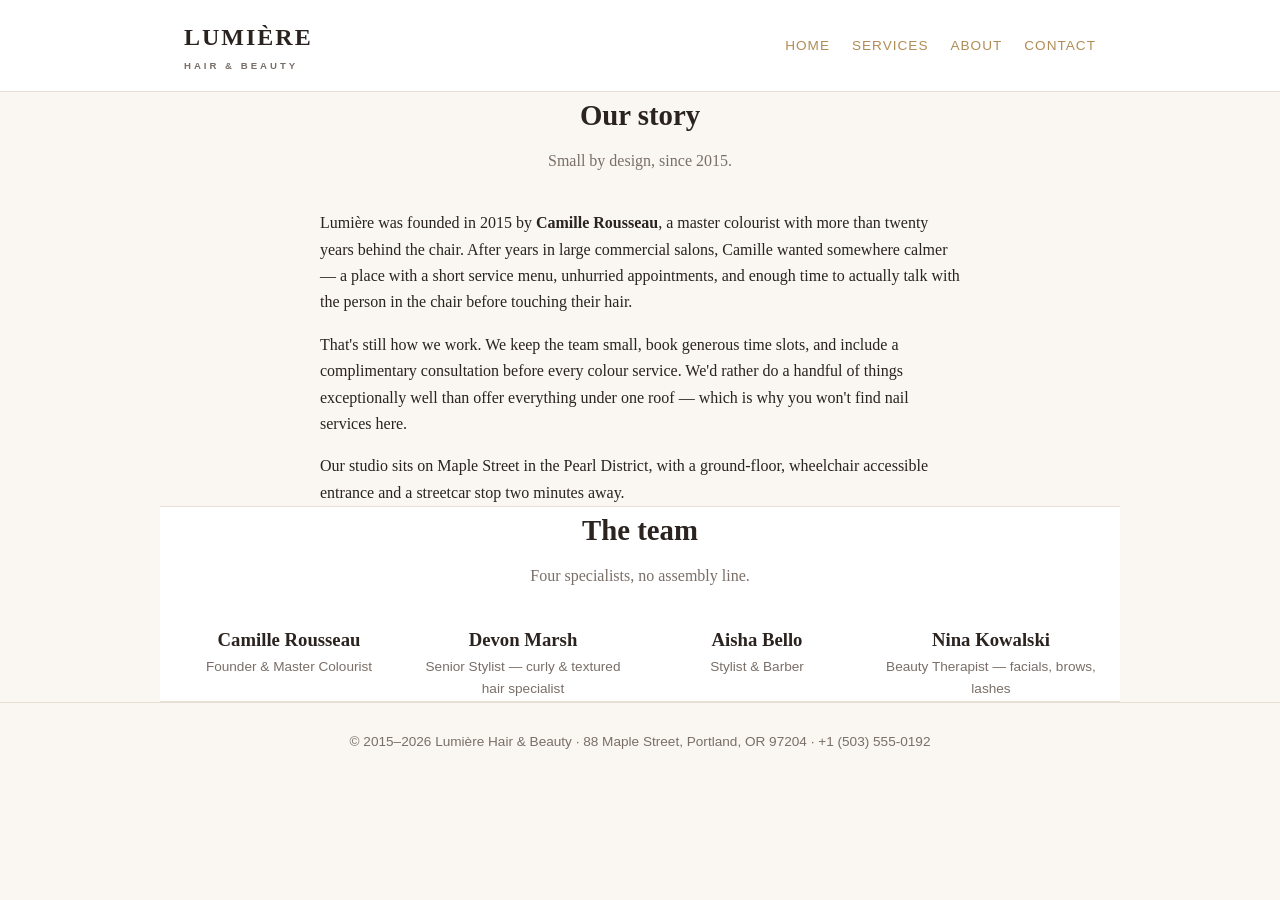
==== commit 6508c8bc: "new site" ====
--- a/about.html
+++ b/about.html
@@ -3,400 +3,71 @@
 <head>
   <meta charset="UTF-8" />
   <meta name="viewport" content="width=device-width, initial-scale=1.0" />
-  <title>About Us — Lumara Apparel</title>
-  <meta name="description" content="The story of Lumara Apparel — founded in 2015 by Maya Osei with a mission to make sustainable fashion accessible and beautiful." />
-  <link rel="stylesheet" href="css/styles.css" />
+  <title>About Us — Lumière Hair & Beauty</title>
+  <meta name="description" content="Meet the team behind Lumière Hair & Beauty, a boutique salon founded in 2015 by master colourist Camille Rousseau." />
+  <link rel="stylesheet" href="styles.css" />
 </head>
 <body>
+  <header>
+    <nav class="nav">
+      <div class="brand">LUMIÈRE<small>HAIR &amp; BEAUTY</small></div>
+      <ul>
+        <li><a href="index.html">Home</a></li>
+        <li><a href="services.html">Services</a></li>
+        <li><a href="about.html">About</a></li>
+        <li><a href="contact.html">Contact</a></li>
+      </ul>
+    </nav>
+  </header>
 
-<!-- NAV -->
-<nav>
-  <div class="nav-inner">
-    <a class="nav-logo" href="index.html">Lum<span>ara</span></a>
-    <ul class="nav-links" id="nav-links">
-      <li><a href="index.html">Home</a></li>
-      <li><a href="products.html">Products</a></li>
-      <li><a href="manufacturing.html">Manufacturing</a></li>
-      <li><a href="locations.html">Locations</a></li>
-      <li><a href="about.html">About</a></li>
-    </ul>
-    <button class="nav-hamburger" id="hamburger" aria-label="Toggle menu">
-      <span></span><span></span><span></span>
-    </button>
-  </div>
-</nav>
+  <section class="wrap">
+    <h2>Our story</h2>
+    <p class="sub">Small by design, since 2015.</p>
+    <div style="max-width:640px;margin:0 auto">
+      <p style="margin-bottom:16px">
+        Lumière was founded in 2015 by <strong>Camille Rousseau</strong>, a master colourist with
+        more than twenty years behind the chair. After years in large commercial salons, Camille
+        wanted somewhere calmer — a place with a short service menu, unhurried appointments, and
+        enough time to actually talk with the person in the chair before touching their hair.
+      </p>
+      <p style="margin-bottom:16px">
+        That's still how we work. We keep the team small, book generous time slots, and include a
+        complimentary consultation before every colour service. We'd rather do a handful of things
+        exceptionally well than offer everything under one roof — which is why you won't find nail
+        services here.
+      </p>
+      <p>
+        Our studio sits on Maple Street in the Pearl District, with a ground-floor, wheelchair
+        accessible entrance and a streetcar stop two minutes away.
+      </p>
+    </div>
+  </section>
 
-<!-- PAGE HERO -->
-<div class="page-hero">
-  <div class="container">
-    <span class="section-label">Since 2015</span>
-    <h1>Our Story</h1>
-    <p>A decade of proving that beautiful clothes and an ethical supply chain aren't mutually exclusive — they're inseparable.</p>
-  </div>
-</div>
-
-<!-- FOUNDING STORY -->
-<section class="section">
-  <div class="container">
-    <div class="grid-2" style="align-items:center;gap:4rem;">
-      <div>
-        <span class="section-label">The Beginning</span>
-        <h2>Started in a Garage. Built on Principles.</h2>
-        <p>In the spring of 2015, Maya Osei quit her job as a textile buyer for a major fast-fashion chain. She had spent five years watching factory workers in Bangladesh and Cambodia earn poverty wages while producing clothes that fell apart after three washes — and she believed something better was possible.</p>
-        <p>Maya launched Lumara Apparel from her garage in Portland's Pearl District with $18,000 in personal savings, one secondhand Juki sewing machine, and a collection of three organic cotton T-shirts in five colours. She sold the first 200 units entirely through Instagram and local farmers' markets.</p>
-        <p>The name "Lumara" is a combination of the Latin <em>lumen</em> (light) and the Ghanaian name <em>Amara</em> (grace) — reflecting Maya's dual heritage and her belief that fashion should illuminate rather than exploit.</p>
+  <section class="wrap" style="background:#fff;border-top:1px solid var(--line);border-bottom:1px solid var(--line)">
+    <h2>The team</h2>
+    <p class="sub">Four specialists, no assembly line.</p>
+    <div class="team">
+      <div class="member">
+        <h3>Camille Rousseau</h3>
+        <p class="role">Founder &amp; Master Colourist</p>
       </div>
-      <div style="background:var(--cream);border-radius:12px;padding:3rem;border:1px solid var(--tan);text-align:center;">
-        <div style="font-size:4rem;margin-bottom:1rem;">🪡</div>
-        <blockquote style="font-size:1.15rem;line-height:1.7;color:var(--green);font-style:italic;margin-bottom:1.5rem;">"I wasn't trying to build a brand. I was trying to prove that the way the fashion industry operated wasn't inevitable — it was a choice. And we could choose differently."</blockquote>
-        <div style="font-weight:700;color:var(--text);">Maya Osei</div>
-        <div style="font-size:0.85rem;color:var(--muted);">Founder & Chief Creative Officer</div>
+      <div class="member">
+        <h3>Devon Marsh</h3>
+        <p class="role">Senior Stylist — curly &amp; textured hair specialist</p>
+      </div>
+      <div class="member">
+        <h3>Aisha Bello</h3>
+        <p class="role">Stylist &amp; Barber</p>
+      </div>
+      <div class="member">
+        <h3>Nina Kowalski</h3>
+        <p class="role">Beauty Therapist — facials, brows, lashes</p>
       </div>
     </div>
-  </div>
-</section>
+  </section>
 
-<!-- TIMELINE -->
-<section class="section" style="background:var(--cream);">
-  <div class="container">
-    <div class="section-header">
-      <span class="section-label">A Decade of Growth</span>
-      <h2>Our Journey</h2>
-      <p>From three T-shirts in a garage to 250+ products in 28 countries — without compromising our values once.</p>
-    </div>
-
-    <div style="max-width:700px;margin:0 auto;">
-      <div style="display:flex;flex-direction:column;gap:2rem;">
-        <div style="display:grid;grid-template-columns:100px 1fr;gap:1.5rem;align-items:start;">
-          <div style="text-align:right;padding-top:0.25rem;"><span style="font-size:1.3rem;font-weight:800;color:var(--green);">2015</span></div>
-          <div style="border-left:3px solid var(--tan);padding-left:1.5rem;">
-            <h4 style="color:var(--text);margin-bottom:0.35rem;">Founded in Portland</h4>
-            <p style="font-size:0.88rem;margin:0;">Maya Osei launches Lumara with 3 tee styles. First 200 units sold through Instagram and Portland markets. Annual revenue: $47,000.</p>
-          </div>
-        </div>
-        <div style="display:grid;grid-template-columns:100px 1fr;gap:1.5rem;align-items:start;">
-          <div style="text-align:right;padding-top:0.25rem;"><span style="font-size:1.3rem;font-weight:800;color:var(--green);">2016</span></div>
-          <div style="border-left:3px solid var(--tan);padding-left:1.5rem;">
-            <h4 style="color:var(--text);margin-bottom:0.35rem;">First Wholesale Partners</h4>
-            <p style="font-size:0.88rem;margin:0;">Partnered with 12 independent boutiques across the Pacific Northwest. Moved to a 2,000 sq ft studio. Team grew to 8 people.</p>
-          </div>
-        </div>
-        <div style="display:grid;grid-template-columns:100px 1fr;gap:1.5rem;align-items:start;">
-          <div style="text-align:right;padding-top:0.25rem;"><span style="font-size:1.3rem;font-weight:800;color:var(--green);">2017</span></div>
-          <div style="border-left:3px solid var(--tan);padding-left:1.5rem;">
-            <h4 style="color:var(--text);margin-bottom:0.35rem;">First Factory — Braga, Portugal</h4>
-            <p style="font-size:0.88rem;margin:0;">Acquired a former textile mill in Braga and began a 14-month renovation. Hired factory director Ana Carvalho to lead operations.</p>
-          </div>
-        </div>
-        <div style="display:grid;grid-template-columns:100px 1fr;gap:1.5rem;align-items:start;">
-          <div style="text-align:right;padding-top:0.25rem;"><span style="font-size:1.3rem;font-weight:800;color:var(--green);">2018</span></div>
-          <div style="border-left:3px solid var(--tan);padding-left:1.5rem;">
-            <h4 style="color:var(--text);margin-bottom:0.35rem;">Portland Flagship Opens</h4>
-            <p style="font-size:0.88rem;margin:0;">Opened our first retail store in Portland's Pearl District — designed by Studio Osei with 100% reclaimed materials. Revenue surpassed $4M.</p>
-          </div>
-        </div>
-        <div style="display:grid;grid-template-columns:100px 1fr;gap:1.5rem;align-items:start;">
-          <div style="text-align:right;padding-top:0.25rem;"><span style="font-size:1.3rem;font-weight:800;color:var(--green);">2019</span></div>
-          <div style="border-left:3px solid var(--tan);padding-left:1.5rem;">
-            <h4 style="color:var(--text);margin-bottom:0.35rem;">GOTS & Fairtrade Certified</h4>
-            <p style="font-size:0.88rem;margin:0;">After two years of supply-chain preparation, achieved GOTS and Fairtrade Textile Standard certification. Jaipur factory opened.</p>
-          </div>
-        </div>
-        <div style="display:grid;grid-template-columns:100px 1fr;gap:1.5rem;align-items:start;">
-          <div style="text-align:right;padding-top:0.25rem;"><span style="font-size:1.3rem;font-weight:800;color:var(--green);">2020</span></div>
-          <div style="border-left:3px solid var(--tan);padding-left:1.5rem;">
-            <h4 style="color:var(--text);margin-bottom:0.35rem;">Pandemic — Zero Lay-offs</h4>
-            <p style="font-size:0.88rem;margin:0;">Despite a 60% revenue drop during COVID lockdowns, Lumara retained all 180 employees by pivoting to PPE production for local hospitals. No furloughs.</p>
-          </div>
-        </div>
-        <div style="display:grid;grid-template-columns:100px 1fr;gap:1.5rem;align-items:start;">
-          <div style="text-align:right;padding-top:0.25rem;"><span style="font-size:1.3rem;font-weight:800;color:var(--green);">2021</span></div>
-          <div style="border-left:3px solid var(--tan);padding-left:1.5rem;">
-            <h4 style="color:var(--text);margin-bottom:0.35rem;">New York SoHo Flagship</h4>
-            <p style="font-size:0.88rem;margin:0;">Opened the 4,800 sq ft New York flagship — our most ambitious retail space. Revenue reached $22M. 50 product styles.</p>
-          </div>
-        </div>
-        <div style="display:grid;grid-template-columns:100px 1fr;gap:1.5rem;align-items:start;">
-          <div style="text-align:right;padding-top:0.25rem;"><span style="font-size:1.3rem;font-weight:800;color:var(--green);">2022</span></div>
-          <div style="border-left:3px solid var(--tan);padding-left:1.5rem;">
-            <h4 style="color:var(--text);margin-bottom:0.35rem;">Cusco Factory & Carbon Pledge</h4>
-            <p style="font-size:0.88rem;margin:0;">Third factory opened in Cusco, Peru, specialising in Andean wool. Signed the UN Fashion Charter, pledging carbon neutrality by 2028.</p>
-          </div>
-        </div>
-        <div style="display:grid;grid-template-columns:100px 1fr;gap:1.5rem;align-items:start;">
-          <div style="text-align:right;padding-top:0.25rem;"><span style="font-size:1.3rem;font-weight:800;color:var(--green);">2023</span></div>
-          <div style="border-left:3px solid var(--tan);padding-left:1.5rem;">
-            <h4 style="color:var(--text);margin-bottom:0.35rem;">European Expansion</h4>
-            <p style="font-size:0.88rem;margin:0;">London Marylebone and Amsterdam Jordaan stores opened. Rotterdam EU distribution hub launched. Revenue: $38M.</p>
-          </div>
-        </div>
-        <div style="display:grid;grid-template-columns:100px 1fr;gap:1.5rem;align-items:start;">
-          <div style="text-align:right;padding-top:0.25rem;"><span style="font-size:1.3rem;font-weight:800;color:var(--green);">2024</span></div>
-          <div style="border-left:3px solid var(--tan);padding-left:1.5rem;">
-            <h4 style="color:var(--text);margin-bottom:0.35rem;">Tokyo Store & Asia Pacific</h4>
-            <p style="font-size:0.88rem;margin:0;">Tokyo Daikanyama store opened in June. Began shipping to Australia, New Zealand, and South Korea. Revenue surpassed $50M.</p>
-          </div>
-        </div>
-        <div style="display:grid;grid-template-columns:100px 1fr;gap:1.5rem;align-items:start;">
-          <div style="text-align:right;padding-top:0.25rem;"><span style="font-size:1.3rem;font-weight:800;color:var(--green);">2025–26</span></div>
-          <div style="border-left:3px solid var(--tan);padding-left:1.5rem;">
-            <h4 style="color:var(--text);margin-bottom:0.35rem;">250+ Products, 675 Employees</h4>
-            <p style="font-size:0.88rem;margin:0;">Today: 8 stores, 3 factories, 2 distribution centres, 675 employees worldwide, and a relentless pursuit of better — always.</p>
-          </div>
-        </div>
-      </div>
-    </div>
-  </div>
-</section>
-
-<!-- TEAM -->
-<section class="section">
-  <div class="container">
-    <div class="section-header">
-      <span class="section-label">The People Behind Lumara</span>
-      <h2>Leadership Team</h2>
-      <p>Experienced operators who left large corporations to build something they actually believe in.</p>
-    </div>
-
-    <div class="grid-3">
-
-      <div class="team-card">
-        <div class="team-avatar">👩🏾</div>
-        <h3>Maya Osei</h3>
-        <div class="team-role">Founder & Chief Creative Officer</div>
-        <p>Former textile buyer who turned industry frustration into a company. Ghanaian-American. BFA Textile Design, RISD. Named Forbes 30 Under 30 (2018).</p>
-      </div>
-
-      <div class="team-card">
-        <div class="team-avatar">👨🏼</div>
-        <h3>Tom Berggren</h3>
-        <div class="team-role">Chief Executive Officer</div>
-        <p>Joined Lumara in 2019 after 12 years scaling outdoor brands. Swedish-American. MBA from Wharton. Orchestrated EU expansion and factory acquisitions in Jaipur and Cusco.</p>
-      </div>
-
-      <div class="team-card">
-        <div class="team-avatar">👩🏽</div>
-        <h3>Preethi Nair</h3>
-        <div class="team-role">Chief Operating Officer</div>
-        <p>Supply chain expert with 15 years in ethical manufacturing. Oversaw GOTS and Fairtrade certification processes. Runs weekly video calls with all three factory directors.</p>
-      </div>
-
-      <div class="team-card">
-        <div class="team-avatar">👨🏾</div>
-        <h3>James Okafor</h3>
-        <div class="team-role">Head of Sustainability</div>
-        <p>Environmental scientist (MSc UCL) turned corporate sustainability leader. Architected Lumara's carbon-neutrality roadmap and signed the UN Fashion Charter on our behalf.</p>
-      </div>
-
-      <div class="team-card">
-        <div class="team-avatar">👩🏻</div>
-        <h3>Lena Fischer</h3>
-        <div class="team-role">Head of Design</div>
-        <p>Former senior designer at Cos and Everlane. Leads our 12-person design studio in Portland. Champions inclusive sizing — Lumara now grades all patterns to 3XL.</p>
-      </div>
-
-      <div class="team-card">
-        <div class="team-avatar">👨🏽</div>
-        <h3>Carlos Mendez</h3>
-        <div class="team-role">Head of Retail Experience</div>
-        <p>Pioneered Lumara's repair-bar concept (now in all 8 stores). Previously ran retail for Patagonia's EMEA division. Believes a store visit should feel like time well spent.</p>
-      </div>
-
-    </div>
-  </div>
-</section>
-
-<!-- SUSTAINABILITY -->
-<section class="section" style="background:var(--cream);">
-  <div class="container">
-    <div class="section-header">
-      <span class="section-label">Commitments, Not Promises</span>
-      <h2>Sustainability Goals</h2>
-      <p>We publish our progress openly. These aren't aspirations — they're contractual commitments with third-party verification.</p>
-    </div>
-
-    <div class="sus-grid">
-      <div class="sus-item">
-        <h4>Carbon Neutral by 2028</h4>
-        <p>Signed the UN Fashion Charter for Climate Action. Current Scope 1+2 emissions down 42% since 2020 baseline. All factories on renewable energy. Scope 3 supply-chain roadmap in place.</p>
-      </div>
-      <div class="sus-item">
-        <h4>100% Organic or Recycled Fibres by 2027</h4>
-        <p>Currently 92% of fibres are GOTS organic or GRS-certified recycled. The remaining 8% (specialist functional fibres) will reach certification by Q2 2027.</p>
-      </div>
-      <div class="sus-item">
-        <h4>Living Wage — All Employees</h4>
-        <p>Verified by the Fair Wage Network. All 675 employees globally earn at least 130% of local living wage. Average factory wage in Jaipur: ₹28,400/month vs. ₹17,200 local living wage benchmark.</p>
-      </div>
-      <div class="sus-item">
-        <h4>Zero Waste to Landfill by 2026</h4>
-        <p>Currently at 97% diversion rate. Fabric offcuts → zero-waste accessories line. Defective garments → upcycling partner network. Packaging → 100% recycled or compostable already achieved.</p>
-      </div>
-      <div class="sus-item">
-        <h4>Water Reduction — 50% by 2027</h4>
-        <p>Braga facility already at 94% water recycling. Jaipur pursuing ZLD (Zero Liquid Discharge) by 2027. Cusco uses no dyeing processes — naturally coloured or undyed alpaca fibres only.</p>
-      </div>
-      <div class="sus-item">
-        <h4>Product Longevity Programme</h4>
-        <p>Free in-store repairs for life on any Lumara garment. Resale platform (Lumara Second) launched Q1 2025. Take-back recycling in all 8 stores. Designing for durability (50-wash colour-fastness minimum).</p>
-      </div>
-    </div>
-
-    <div class="section-header" style="margin-top:3rem;margin-bottom:2rem;">
-      <h2>2025 Impact Report Highlights</h2>
-    </div>
-    <div class="stats-grid">
-      <div>
-        <div class="stat-num">42%</div>
-        <div class="stat-label">Carbon emissions reduction since 2020</div>
-      </div>
-      <div>
-        <div class="stat-num">3.2M</div>
-        <div class="stat-label">Litres of water saved vs. conventional cotton</div>
-      </div>
-      <div>
-        <div class="stat-num">18,400</div>
-        <div class="stat-label">Garments repaired in-store (2025)</div>
-      </div>
-      <div>
-        <div class="stat-num">97%</div>
-        <div class="stat-label">Waste diverted from landfill</div>
-      </div>
-    </div>
-  </div>
-</section>
-
-<!-- AWARDS -->
-<section class="section">
-  <div class="container">
-    <div class="section-header">
-      <span class="section-label">Recognition</span>
-      <h2>Awards & Press</h2>
-      <p>We don't chase awards, but we're proud when our work gets noticed by people who share our values.</p>
-    </div>
-
-    <div class="grid-3">
-      <div class="location-card" style="text-align:center;">
-        <div style="font-size:2.5rem;margin-bottom:0.75rem;">🏆</div>
-        <h3>B Corp Certified — 2020</h3>
-        <p style="font-size:0.88rem;">Score: 128.4 (threshold: 80). Awarded for governance, workers, community, environment, and customers.</p>
-      </div>
-      <div class="location-card" style="text-align:center;">
-        <div style="font-size:2.5rem;margin-bottom:0.75rem;">🌍</div>
-        <h3>Vogue Sustainability Award — 2022</h3>
-        <p style="font-size:0.88rem;">Winner, Best Manufacturing Transparency. Cited for our factory-ownership model and publicly published wage data.</p>
-      </div>
-      <div class="location-card" style="text-align:center;">
-        <div style="font-size:2.5rem;margin-bottom:0.75rem;">📰</div>
-        <h3>FT "New Radicals" — 2023</h3>
-        <p style="font-size:0.88rem;">Named one of the Financial Times' 50 businesses transforming industries. Feature focused on our living-wage factory model.</p>
-      </div>
-      <div class="location-card" style="text-align:center;">
-        <div style="font-size:2.5rem;margin-bottom:0.75rem;">♻️</div>
-        <h3>Ellen MacArthur Foundation Partner</h3>
-        <p style="font-size:0.88rem;">Founding signatory of the Make Fashion Circular initiative. Contributing to circular economy design guidelines for apparel.</p>
-      </div>
-      <div class="location-card" style="text-align:center;">
-        <div style="font-size:2.5rem;margin-bottom:0.75rem;">⭐</div>
-        <h3>Forbes 30 Under 30 — 2018</h3>
-        <p style="font-size:0.88rem;">Founder Maya Osei named in the Retail & eCommerce category. Cited for "proving that ethics and growth aren't a tradeoff."</p>
-      </div>
-      <div class="location-card" style="text-align:center;">
-        <div style="font-size:2.5rem;margin-bottom:0.75rem;">🌿</div>
-        <h3>Good On You — "Great" Rating</h3>
-        <p style="font-size:0.88rem;">Scored 4/5 on the Good On You fashion ethics platform. Highest rating category, covering labour, environment, and animal welfare.</p>
-      </div>
-    </div>
-  </div>
-</section>
-
-<!-- CONTACT -->
-<section class="section" style="background:var(--cream);">
-  <div class="container">
-    <div class="section-header">
-      <span class="section-label">Get in Touch</span>
-      <h2>Contact Lumara</h2>
-      <p>Questions, press enquiries, wholesale partnerships, or just want to say hello.</p>
-    </div>
-
-    <div class="grid-3">
-      <div class="location-card" style="text-align:center;">
-        <div style="font-size:2rem;margin-bottom:0.75rem;">💬</div>
-        <h3>Customer Support</h3>
-        <p style="font-size:0.88rem;">Mon–Fri 09:00–18:00 PST</p>
-        <p style="font-size:0.88rem;margin-bottom:0.75rem;">Avg response time: 3 hours</p>
-        <p style="font-weight:600;color:var(--green);font-size:0.9rem;">hello@lumara-apparel.com</p>
-        <p style="font-weight:600;color:var(--green);font-size:0.9rem;">+1 (503) 555-0100</p>
-      </div>
-      <div class="location-card" style="text-align:center;">
-        <div style="font-size:2rem;margin-bottom:0.75rem;">📣</div>
-        <h3>Press & Media</h3>
-        <p style="font-size:0.88rem;">For interviews, editorial loans, brand partnerships, and photography requests.</p>
-        <p style="font-weight:600;color:var(--green);font-size:0.9rem;margin-top:0.75rem;">press@lumara-apparel.com</p>
-        <p style="font-size:0.85rem;margin-top:0.5rem;">Media Kit available on request</p>
-      </div>
-      <div class="location-card" style="text-align:center;">
-        <div style="font-size:2rem;margin-bottom:0.75rem;">🤝</div>
-        <h3>Wholesale & B2B</h3>
-        <p style="font-size:0.88rem;">Independent boutiques, corporate gifting, hotel partnerships. Minimum 50 units per style.</p>
-        <p style="font-weight:600;color:var(--green);font-size:0.9rem;margin-top:0.75rem;">wholesale@lumara-apparel.com</p>
-        <p style="font-size:0.85rem;margin-top:0.5rem;">Trade account applications welcome</p>
-      </div>
-    </div>
-
-    <div style="text-align:center;margin-top:3rem;">
-      <p><strong>Lumara Apparel HQ</strong> · 1142 NW Glisan Street, Portland, OR 97209, USA</p>
-      <p style="margin-top:0.5rem;font-size:0.88rem;">Follow us: @lumaraapparel on Instagram · Twitter · Pinterest</p>
-    </div>
-  </div>
-</section>
-
-<!-- FOOTER -->
-<footer>
-  <div class="container">
-    <div class="footer-grid">
-      <div class="footer-brand">
-        <span class="nav-logo">Lum<span style="color:var(--tan)">ara</span></span>
-        <p>Crafted with intention, worn with purpose. Sustainable clothing for people who care.</p>
-      </div>
-      <div>
-        <h4>Shop</h4>
-        <ul>
-          <li><a href="products.html">All Products</a></li>
-          <li><a href="products.html">T-Shirts</a></li>
-          <li><a href="products.html">Hoodies</a></li>
-          <li><a href="products.html">Jackets</a></li>
-          <li><a href="products.html">Dresses</a></li>
-        </ul>
-      </div>
-      <div>
-        <h4>Company</h4>
-        <ul>
-          <li><a href="about.html">About Us</a></li>
-          <li><a href="manufacturing.html">Manufacturing</a></li>
-          <li><a href="locations.html">Store Locations</a></li>
-          <li><a href="about.html">Sustainability</a></li>
-          <li><a href="about.html">Careers</a></li>
-        </ul>
-      </div>
-      <div>
-        <h4>Support</h4>
-        <ul>
-          <li><a href="#">Sizing Guide</a></li>
-          <li><a href="#">Returns & Exchanges</a></li>
-          <li><a href="#">Shipping Info</a></li>
-          <li><a href="#">Care Instructions</a></li>
-          <li><a href="#">Contact Us</a></li>
-        </ul>
-      </div>
-    </div>
-    <div class="footer-bottom">
-      <span>© 2026 Lumara Apparel. All rights reserved.</span>
-      <span>Portland, OR · New York · London · Tokyo</span>
-    </div>
-  </div>
-</footer>
-
-<script src="js/main.js"></script>
+  <footer>
+    <p>© 2015–2026 Lumière Hair &amp; Beauty · 88 Maple Street, Portland, OR 97204 · +1 (503) 555-0192</p>
+  </footer>
 </body>
 </html>
--- a/styles.css
+++ b/styles.css
@@ -0,0 +1,83 @@
+:root {
+  --ink: #2a2320;
+  --muted: #7a6f68;
+  --gold: #b08d57;
+  --cream: #faf6f1;
+  --line: #e7ded4;
+}
+* { box-sizing: border-box; margin: 0; padding: 0; }
+body {
+  font-family: "Georgia", "Times New Roman", serif;
+  color: var(--ink);
+  background: var(--cream);
+  line-height: 1.65;
+}
+a { color: var(--gold); text-decoration: none; }
+a:hover { text-decoration: underline; }
+.wrap { max-width: 960px; margin: 0 auto; padding: 0 24px; }
+
+/* Header / nav */
+header {
+  border-bottom: 1px solid var(--line);
+  background: #fff;
+  position: sticky;
+  top: 0;
+  z-index: 10;
+}
+.nav {
+  display: flex;
+  align-items: center;
+  justify-content: space-between;
+  padding: 18px 24px;
+  max-width: 960px;
+  margin: 0 auto;
+}
+.brand { font-size: 1.5rem; letter-spacing: 2px; font-weight: bold; }
+.brand small { display: block; font-size: 0.6rem; letter-spacing: 3px; color: var(--muted); font-family: sans-serif; }
+.nav ul { list-style: none; display: flex; gap: 22px; font-family: sans-serif; font-size: 0.85rem; letter-spacing: 1px; text-transform: uppercase; }
+
+/* Hero */
+.hero { text-align: center; padding: 80px 24px; background: #fff; border-bottom: 1px solid var(--line); }
+.hero h1 { font-size: 2.6rem; margin-bottom: 12px; }
+.hero p { color: var(--muted); font-size: 1.1rem; max-width: 520px; margin: 0 auto 24px; }
+.btn {
+  display: inline-block;
+  font-family: sans-serif;
+  font-size: 0.85rem;
+  letter-spacing: 1px;
+  text-transform: uppercase;
+  background: var(--gold);
+  color: #fff;
+  padding: 12px 28px;
+  border-radius: 2px;
+}
+.btn:hover { background: #96773f; text-decoration: none; }
+
+/* Sections */
+section { padding: 56px 0; }
+h2 { font-size: 1.8rem; margin-bottom: 8px; text-align: center; }
+.sub { text-align: center; color: var(--muted); margin-bottom: 36px; }
+
+/* Service list */
+.services { max-width: 640px; margin: 0 auto; }
+.service {
+  display: flex;
+  justify-content: space-between;
+  align-items: baseline;
+  padding: 14px 0;
+  border-bottom: 1px dashed var(--line);
+}
+.service .meta { color: var(--muted); font-size: 0.9rem; font-family: sans-serif; }
+.service .price { color: var(--gold); font-weight: bold; white-space: nowrap; }
+
+/* Team */
+.team { display: grid; grid-template-columns: repeat(auto-fit, minmax(180px, 1fr)); gap: 24px; }
+.member { text-align: center; }
+.member .role { color: var(--muted); font-size: 0.85rem; font-family: sans-serif; }
+
+/* Info grid */
+.info { display: grid; grid-template-columns: repeat(auto-fit, minmax(240px, 1fr)); gap: 28px; }
+.info h3 { font-size: 1.1rem; margin-bottom: 6px; }
+.info p { color: var(--muted); }
+
+footer { border-top: 1px solid var(--line); padding: 28px 0; text-align: center; color: var(--muted); font-size: 0.85rem; font-family: sans-serif; }
